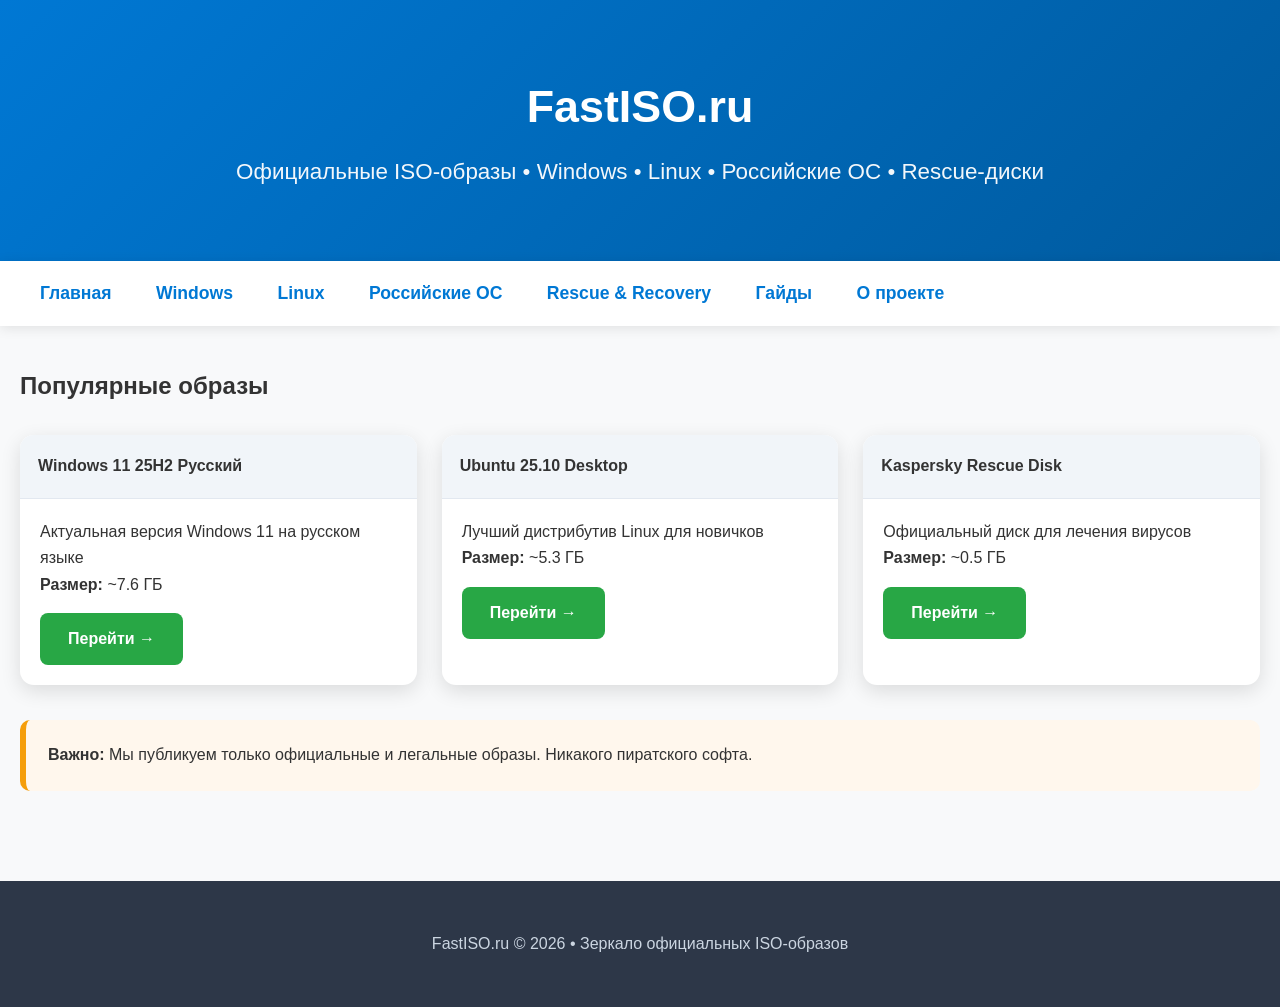
==== index.html @ 374469f8 "Update index.html" ====
<!DOCTYPE html>
<html lang="ru">
<head>
    <meta charset="UTF-8">
    <meta name="viewport" content="width=device-width, initial-scale=1.0">
    <title>FastISO.ru — Скачать официальные ISO Windows, Linux и утилиты</title>
    <meta name="description" content="Быстрое зеркало официальных ISO-образов: Windows 11/10, Ubuntu, Debian, Fedora, Kali Linux, российские ОС и rescue-диски.">
    
    <!-- Исправленная ссылка на CSS -->
    <link rel="stylesheet" href="/css/style.css">
</head>

<!-- Yandex.Metrika counter -->
<script type="text/javascript">
    (function(m,e,t,r,i,k,a){
        m[i]=m[i]||function(){(m[i].a=m[i].a||[]).push(arguments)};
        m[i].l=1*new Date();
        for (var j = 0; j < document.scripts.length; j++) {if (document.scripts[j].src === r) { return; }}
        k=e.createElement(t),a=e.getElementsByTagName(t)[0],k.async=1,k.src=r,a.parentNode.insertBefore(k,a)
    })(window, document,'script','https://mc.yandex.ru/metrika/tag.js?id=108480868', 'ym');

    ym(108480868, 'init', {ssr:true, webvisor:true, clickmap:true, ecommerce:"dataLayer", referrer: document.referrer, url: location.href, accurateTrackBounce:true, trackLinks:true});
</script>
<noscript><div><img src="https://mc.yandex.ru/watch/108480868" style="position:absolute; left:-9999px;" alt="" /></div></noscript>
<!-- /Yandex.Metrika counter -->
    
<body>
    <header>
        <div class="container">
            <h1>FastISO.ru</h1>
            <p class="subtitle">Официальные ISO-образы • Windows • Linux • Российские ОС • Rescue-диски</p>
        </div>
    </header>

    <nav class="main-nav">
        <div class="container">
            <a href="index.html">Главная</a>
            <a href="windows.html">Windows</a>
            <a href="linux.html">Linux</a>
            <a href="russian.html">Российские ОС</a>
            <a href="rescue.html">Rescue & Recovery</a>
            <a href="guides.html">Гайды</a>
            <a href="about.html">О проекте</a>
        </div>
    </nav>

    <div class="container">
        <h2 style="margin-bottom: 30px;">Популярные образы</h2>

        <div class="cards">
            <div class="card">
                <div class="card-header">Windows 11 25H2 Русский</div>
                <div class="card-body">
                    <p>Актуальная версия Windows 11 на русском языке</p>
                    <p><strong>Размер:</strong> ~7.6 ГБ</p>
                    <a href="windows.html" class="download-btn">Перейти →</a>
                </div>
            </div>

            <div class="card">
                <div class="card-header">Ubuntu 25.10 Desktop</div>
                <div class="card-body">
                    <p>Лучший дистрибутив Linux для новичков</p>
                    <p><strong>Размер:</strong> ~5.3 ГБ</p>
                    <a href="linux.html" class="download-btn">Перейти →</a>
                </div>
            </div>

            <div class="card">
                <div class="card-header">Kaspersky Rescue Disk</div>
                <div class="card-body">
                    <p>Официальный диск для лечения вирусов</p>
                    <p><strong>Размер:</strong> ~0.5 ГБ</p>
                    <a href="rescue.html" class="download-btn">Перейти →</a>
                </div>
            </div>
        </div>

        <div class="warning">
            <strong>Важно:</strong> Мы публикуем только официальные и легальные образы. 
            Никакого пиратского софта.
        </div>
    </div>

    <footer>
        <p>FastISO.ru © 2026 • Зеркало официальных ISO-образов</p>
    </footer>
</body>
</html>
---- css/style.css ----
/* css/style.css - Общий стиль для всего сайта */

* {
    margin: 0;
    padding: 0;
    box-sizing: border-box;
}

body {
    font-family: 'Segoe UI', Arial, sans-serif;
    background: #f8f9fa;
    color: #333;
    line-height: 1.65;
}

header {
    background: linear-gradient(135deg, #0078d4, #005a9e);
    color: white;
    padding: 70px 20px;
    text-align: center;
}

h1 {
    font-size: 2.8em;
    margin-bottom: 10px;
}

.subtitle {
    font-size: 1.4em;
    opacity: 0.95;
}

.container {
    max-width: 1280px;
    margin: 0 auto;
    padding: 0 20px;
}

.main-nav {
    background: white;
    padding: 18px 0;
    box-shadow: 0 2px 12px rgba(0,0,0,0.1);
    margin-bottom: 40px;
}

.main-nav a {
    margin: 0 20px;
    text-decoration: none;
    color: #0078d4;
    font-weight: 600;
    font-size: 1.1em;
}

.main-nav a:hover {
    color: #005a9e;
}

.cards {
    display: grid;
    grid-template-columns: repeat(auto-fill, minmax(360px, 1fr));
    gap: 25px;
}

.card {
    background: white;
    border-radius: 14px;
    overflow: hidden;
    box-shadow: 0 6px 20px rgba(0,0,0,0.12);
    transition: all 0.3s;
}

.card:hover {
    transform: translateY(-8px);
    box-shadow: 0 15px 30px rgba(0,0,0,0.18);
}

.card-header {
    padding: 18px;
    font-weight: bold;
    background: #f1f5f9;
    border-bottom: 1px solid #e2e8f0;
}

.card-body {
    padding: 20px;
}

.download-btn {
    background: #28a745;
    color: white;
    padding: 13px 28px;
    text-decoration: none;
    border-radius: 8px;
    font-weight: bold;
    display: inline-block;
    margin-top: 15px;
}

.download-btn:hover {
    background: #218838;
}

.warning {
    background: #fff7ed;
    padding: 22px;
    border-radius: 10px;
    border-left: 6px solid #f59e0b;
    margin: 35px 0;
}

footer {
    background: #2d3748;
    color: #cbd5e1;
    text-align: center;
    padding: 50px 20px;
    margin-top: 90px;
}

/* Адаптив */
@media (max-width: 768px) {
    .cards {
        grid-template-columns: 1fr;
    }
    .main-nav a {
        display: block;
        margin: 12px 0;
    }
}
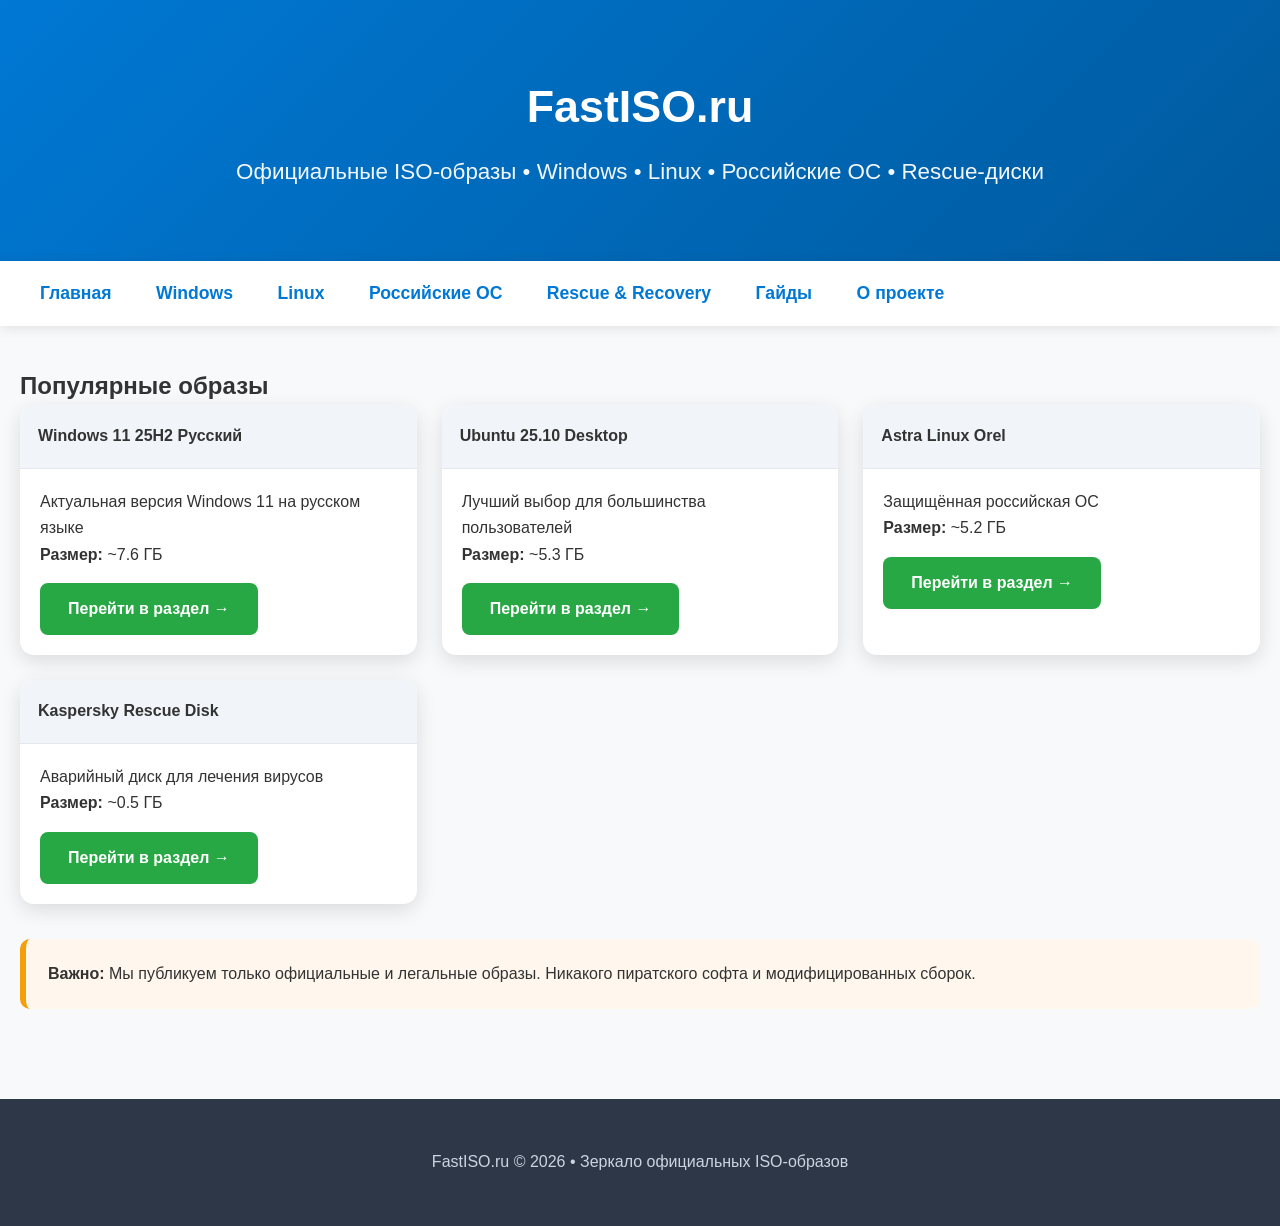
==== commit 1cb9312d: "Update index.html" ====
--- a/index.html
+++ b/index.html
@@ -4,10 +4,8 @@
     <meta charset="UTF-8">
     <meta name="viewport" content="width=device-width, initial-scale=1.0">
     <title>FastISO.ru — Скачать официальные ISO Windows, Linux и утилиты</title>
-    <meta name="description" content="Быстрое зеркало официальных ISO-образов: Windows 11/10, Ubuntu, Debian, Fedora, Kali Linux, российские ОС и rescue-диски.">
-    
-    <!-- Исправленная ссылка на CSS -->
-    <link rel="stylesheet" href="/css/style.css">
+    <meta name="description" content="Быстрое зеркало официальных ISO-образов: Windows 11/10, Ubuntu, Debian, Fedora, Kali Linux, российские ОС и rescue-диски. Прямые ссылки.">
+    <link rel="stylesheet" href="css/style.css">
 </head>
 
 <!-- Yandex.Metrika counter -->
@@ -45,7 +43,7 @@
     </nav>
 
     <div class="container">
-        <h2 style="margin-bottom: 30px;">Популярные образы</h2>
+        <h2>Популярные образы</h2>
 
         <div class="cards">
             <div class="card">
@@ -53,32 +51,41 @@
                 <div class="card-body">
                     <p>Актуальная версия Windows 11 на русском языке</p>
                     <p><strong>Размер:</strong> ~7.6 ГБ</p>
-                    <a href="windows.html" class="download-btn">Перейти →</a>
+                    <a href="windows.html" class="download-btn">Перейти в раздел →</a>
                 </div>
             </div>
 
             <div class="card">
                 <div class="card-header">Ubuntu 25.10 Desktop</div>
                 <div class="card-body">
-                    <p>Лучший дистрибутив Linux для новичков</p>
+                    <p>Лучший выбор для большинства пользователей</p>
                     <p><strong>Размер:</strong> ~5.3 ГБ</p>
-                    <a href="linux.html" class="download-btn">Перейти →</a>
+                    <a href="linux.html" class="download-btn">Перейти в раздел →</a>
+                </div>
+            </div>
+
+            <div class="card">
+                <div class="card-header">Astra Linux Orel</div>
+                <div class="card-body">
+                    <p>Защищённая российская ОС</p>
+                    <p><strong>Размер:</strong> ~5.2 ГБ</p>
+                    <a href="russian.html" class="download-btn">Перейти в раздел →</a>
                 </div>
             </div>
 
             <div class="card">
                 <div class="card-header">Kaspersky Rescue Disk</div>
                 <div class="card-body">
-                    <p>Официальный диск для лечения вирусов</p>
+                    <p>Аварийный диск для лечения вирусов</p>
                     <p><strong>Размер:</strong> ~0.5 ГБ</p>
-                    <a href="rescue.html" class="download-btn">Перейти →</a>
+                    <a href="rescue.html" class="download-btn">Перейти в раздел →</a>
                 </div>
             </div>
         </div>
 
         <div class="warning">
             <strong>Важно:</strong> Мы публикуем только официальные и легальные образы. 
-            Никакого пиратского софта.
+            Никакого пиратского софта и модифицированных сборок.
         </div>
     </div>
 
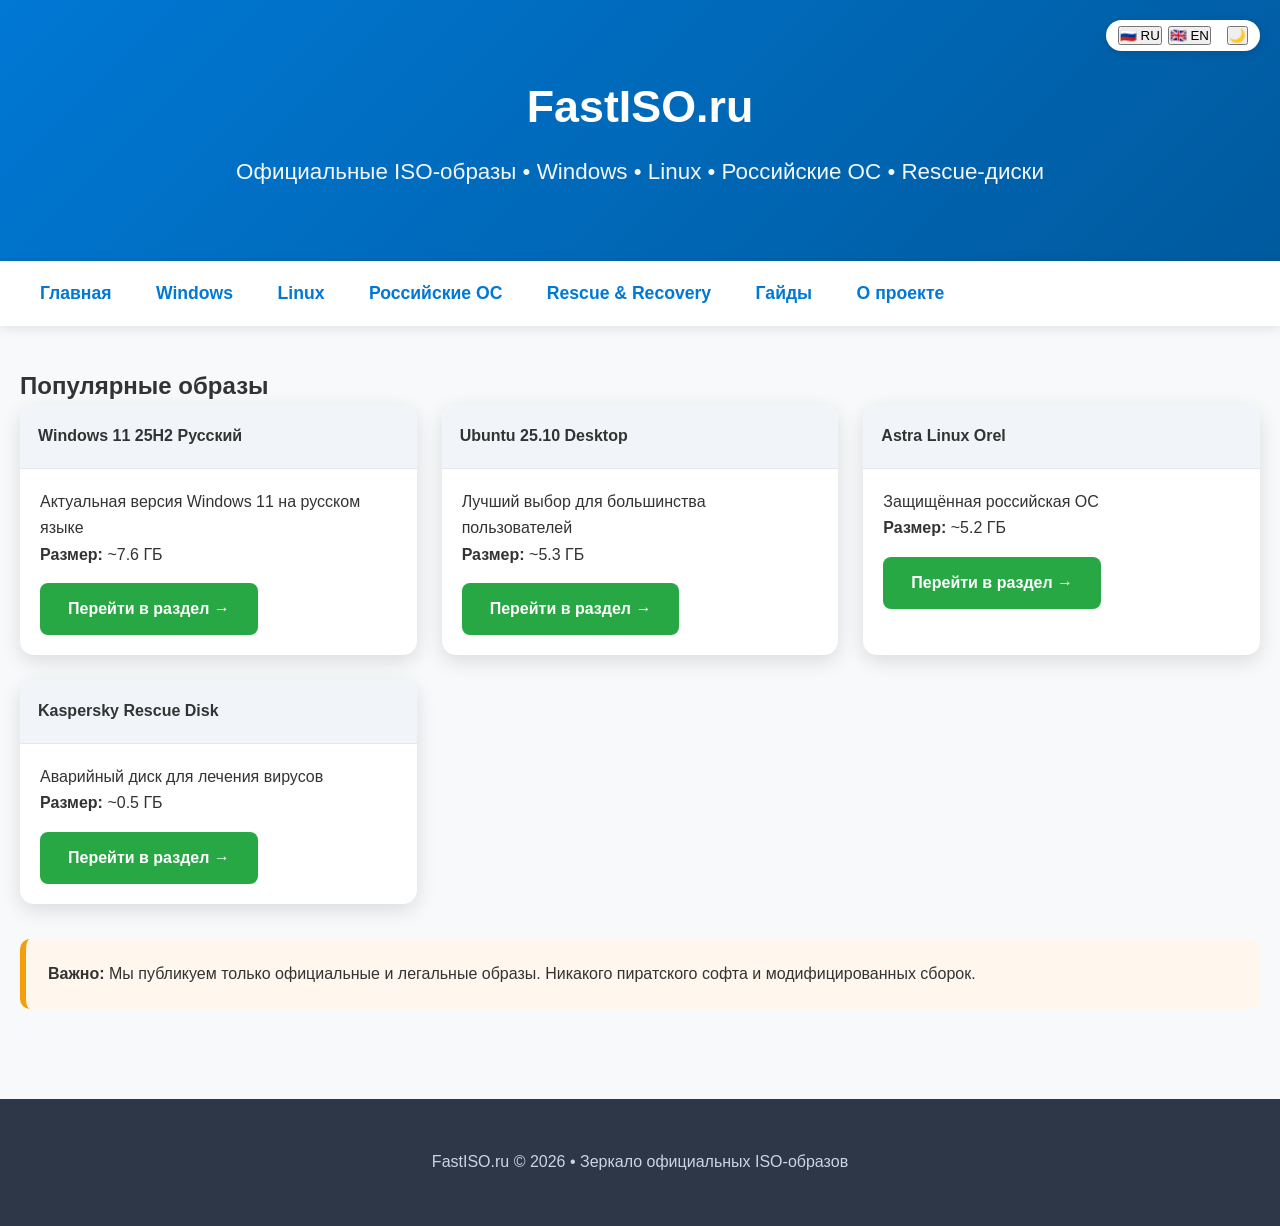
==== commit a107ad3d: "Update index.html" ====
--- a/index.html
+++ b/index.html
@@ -3,8 +3,7 @@
 <head>
     <meta charset="UTF-8">
     <meta name="viewport" content="width=device-width, initial-scale=1.0">
-    <title>FastISO.ru — Скачать официальные ISO Windows, Linux и утилиты</title>
-    <meta name="description" content="Быстрое зеркало официальных ISO-образов: Windows 11/10, Ubuntu, Debian, Fedora, Kali Linux, российские ОС и rescue-диски. Прямые ссылки.">
+    <title>FastISO.ru — Скачать официальные ISO</title>
     <link rel="stylesheet" href="css/style.css">
 </head>
 
@@ -23,10 +22,17 @@
 <!-- /Yandex.Metrika counter -->
     
 <body>
+    <!-- Переключатель языка и темы -->
+    <div class="lang-switch">
+        <button onclick="switchLang('ru')">🇷🇺 RU</button>
+        <button onclick="switchLang('en')">🇬🇧 EN</button>
+        <button onclick="toggleDarkMode()" style="margin-left: 10px;">🌙</button>
+    </div>
+
     <header>
         <div class="container">
             <h1>FastISO.ru</h1>
-            <p class="subtitle">Официальные ISO-образы • Windows • Linux • Российские ОС • Rescue-диски</p>
+            <p class="subtitle" id="subtitle">Официальные ISO-образы • Windows • Linux • Российские ОС • Rescue-диски</p>
         </div>
     </header>
 
@@ -92,5 +98,24 @@
     <footer>
         <p>FastISO.ru © 2026 • Зеркало официальных ISO-образов</p>
     </footer>
+    
+    <script>
+    // Тёмная тема
+    function toggleDarkMode() {
+        document.body.classList.toggle('dark');
+        localStorage.setItem('darkMode', document.body.classList.contains('dark'));
+    }
+
+    // Загрузка сохранённой темы
+    if (localStorage.getItem('darkMode') === 'true') {
+        document.body.classList.add('dark');
+    }
+
+    // Простой переключатель языка (пока заглушка)
+    function switchLang(lang) {
+        alert('Переключение на ' + lang.toUpperCase() + ' язык пока в разработке.\nСкоро будет полноценная поддержка.');
+        // В будущем здесь можно менять тексты через data атрибуты
+    }
+    </script>
 </body>
 </html>
--- a/css/style.css
+++ b/css/style.css
@@ -126,3 +126,46 @@
         margin: 12px 0;
     }
 }
+
+/* Тёмная тема */
+.dark {
+    --bg: #0f172a;
+    --text: #e2e8f0;
+    --card-bg: #1e2937;
+    --header-bg: linear-gradient(135deg, #1e40af, #0f2a7a);
+}
+
+.dark body {
+    background: var(--bg);
+    color: var(--text);
+}
+
+.dark .card {
+    background: var(--card-bg);
+}
+
+.dark header {
+    background: var(--header-bg);
+}
+
+.dark .main-nav {
+    background: #1e2937;
+}
+
+/* Переключатель языка */
+.lang-switch {
+    position: fixed;
+    top: 20px;
+    right: 20px;
+    background: white;
+    padding: 6px 12px;
+    border-radius: 30px;
+    box-shadow: 0 2px 10px rgba(0,0,0,0.15);
+    z-index: 1000;
+    display: flex;
+    gap: 6px;
+}
+
+.dark .lang-switch {
+    background: #334155;
+}
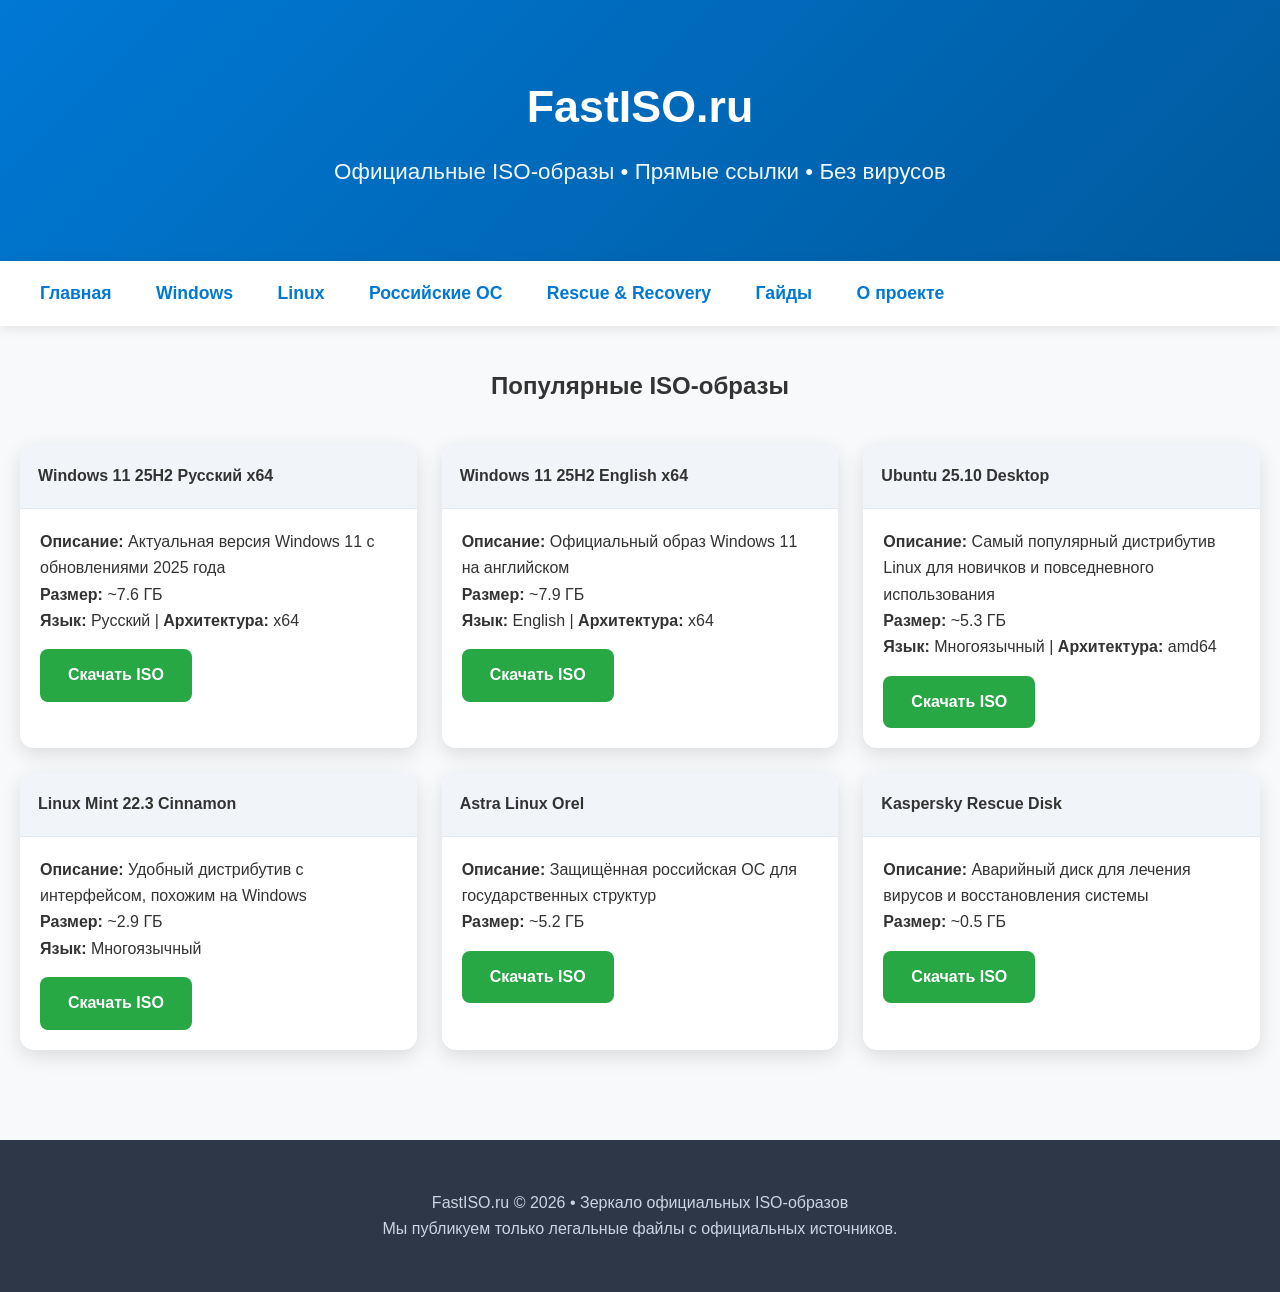
==== commit 262e50b0: "Update index.html" ====
--- a/index.html
+++ b/index.html
@@ -3,7 +3,8 @@
 <head>
     <meta charset="UTF-8">
     <meta name="viewport" content="width=device-width, initial-scale=1.0">
-    <title>FastISO.ru — Скачать официальные ISO</title>
+    <title>FastISO.ru — Скачать официальные ISO Windows, Linux и утилиты</title>
+    <meta name="description" content="Быстрое зеркало официальных ISO-образов: Windows 11, Windows 10, Ubuntu, Linux Mint, Astra Linux, rescue-диски. Прямые ссылки.">
     <link rel="stylesheet" href="css/style.css">
 </head>
 
@@ -22,17 +23,10 @@
 <!-- /Yandex.Metrika counter -->
     
 <body>
-    <!-- Переключатель языка и темы -->
-    <div class="lang-switch">
-        <button onclick="switchLang('ru')">🇷🇺 RU</button>
-        <button onclick="switchLang('en')">🇬🇧 EN</button>
-        <button onclick="toggleDarkMode()" style="margin-left: 10px;">🌙</button>
-    </div>
-
     <header>
         <div class="container">
             <h1>FastISO.ru</h1>
-            <p class="subtitle" id="subtitle">Официальные ISO-образы • Windows • Linux • Российские ОС • Rescue-диски</p>
+            <p class="subtitle">Официальные ISO-образы • Прямые ссылки • Без вирусов</p>
         </div>
     </header>
 
@@ -49,73 +43,78 @@
     </nav>
 
     <div class="container">
-        <h2>Популярные образы</h2>
+        <h2 style="text-align:center; margin-bottom:40px;">Популярные ISO-образы</h2>
 
         <div class="cards">
+            <!-- Windows 11 -->
             <div class="card">
-                <div class="card-header">Windows 11 25H2 Русский</div>
+                <div class="card-header">Windows 11 25H2 Русский x64</div>
                 <div class="card-body">
-                    <p>Актуальная версия Windows 11 на русском языке</p>
+                    <p><strong>Описание:</strong> Актуальная версия Windows 11 с обновлениями 2025 года</p>
                     <p><strong>Размер:</strong> ~7.6 ГБ</p>
-                    <a href="windows.html" class="download-btn">Перейти в раздел →</a>
+                    <p><strong>Язык:</strong> Русский | <strong>Архитектура:</strong> x64</p>
+                    <a href="https://cloud.mail.ru/public/Cm8D/rquinfsVb" class="download-btn" target="_blank">Скачать ISO</a>
                 </div>
             </div>
 
+            <!-- Windows 11 English -->
+            <div class="card">
+                <div class="card-header">Windows 11 25H2 English x64</div>
+                <div class="card-body">
+                    <p><strong>Описание:</strong> Официальный образ Windows 11 на английском</p>
+                    <p><strong>Размер:</strong> ~7.9 ГБ</p>
+                    <p><strong>Язык:</strong> English | <strong>Архитектура:</strong> x64</p>
+                    <a href="https://cloud.mail.ru/public/4gr3/buutA6SwG" class="download-btn" target="_blank">Скачать ISO</a>
+                </div>
+            </div>
+
+            <!-- Ubuntu -->
             <div class="card">
                 <div class="card-header">Ubuntu 25.10 Desktop</div>
                 <div class="card-body">
-                    <p>Лучший выбор для большинства пользователей</p>
+                    <p><strong>Описание:</strong> Самый популярный дистрибутив Linux для новичков и повседневного использования</p>
                     <p><strong>Размер:</strong> ~5.3 ГБ</p>
-                    <a href="linux.html" class="download-btn">Перейти в раздел →</a>
+                    <p><strong>Язык:</strong> Многоязычный | <strong>Архитектура:</strong> amd64</p>
+                    <a href="https://cloud.mail.ru/public/m8D6/ayPZVkDx6" class="download-btn" target="_blank">Скачать ISO</a>
                 </div>
             </div>
 
+            <!-- Linux Mint -->
+            <div class="card">
+                <div class="card-header">Linux Mint 22.3 Cinnamon</div>
+                <div class="card-body">
+                    <p><strong>Описание:</strong> Удобный дистрибутив с интерфейсом, похожим на Windows</p>
+                    <p><strong>Размер:</strong> ~2.9 ГБ</p>
+                    <p><strong>Язык:</strong> Многоязычный</p>
+                    <a href="https://cloud.mail.ru/public/rYLx/APgeYuvij" class="download-btn" target="_blank">Скачать ISO</a>
+                </div>
+            </div>
+
+            <!-- Astra Linux -->
             <div class="card">
                 <div class="card-header">Astra Linux Orel</div>
                 <div class="card-body">
-                    <p>Защищённая российская ОС</p>
+                    <p><strong>Описание:</strong> Защищённая российская ОС для государственных структур</p>
                     <p><strong>Размер:</strong> ~5.2 ГБ</p>
-                    <a href="russian.html" class="download-btn">Перейти в раздел →</a>
+                    <a href="https://cloud.mail.ru/public/b4Bk/sgxucVqjA" class="download-btn" target="_blank">Скачать ISO</a>
                 </div>
             </div>
 
+            <!-- Kaspersky Rescue -->
             <div class="card">
                 <div class="card-header">Kaspersky Rescue Disk</div>
                 <div class="card-body">
-                    <p>Аварийный диск для лечения вирусов</p>
+                    <p><strong>Описание:</strong> Аварийный диск для лечения вирусов и восстановления системы</p>
                     <p><strong>Размер:</strong> ~0.5 ГБ</p>
-                    <a href="rescue.html" class="download-btn">Перейти в раздел →</a>
+                    <a href="https://cloud.mail.ru/public/u8ep/g135eR89k" class="download-btn" target="_blank">Скачать ISO</a>
                 </div>
             </div>
-        </div>
-
-        <div class="warning">
-            <strong>Важно:</strong> Мы публикуем только официальные и легальные образы. 
-            Никакого пиратского софта и модифицированных сборок.
         </div>
     </div>
 
     <footer>
         <p>FastISO.ru © 2026 • Зеркало официальных ISO-образов</p>
+        <p>Мы публикуем только легальные файлы с официальных источников.</p>
     </footer>
-    
-    <script>
-    // Тёмная тема
-    function toggleDarkMode() {
-        document.body.classList.toggle('dark');
-        localStorage.setItem('darkMode', document.body.classList.contains('dark'));
-    }
-
-    // Загрузка сохранённой темы
-    if (localStorage.getItem('darkMode') === 'true') {
-        document.body.classList.add('dark');
-    }
-
-    // Простой переключатель языка (пока заглушка)
-    function switchLang(lang) {
-        alert('Переключение на ' + lang.toUpperCase() + ' язык пока в разработке.\nСкоро будет полноценная поддержка.');
-        // В будущем здесь можно менять тексты через data атрибуты
-    }
-    </script>
 </body>
 </html>
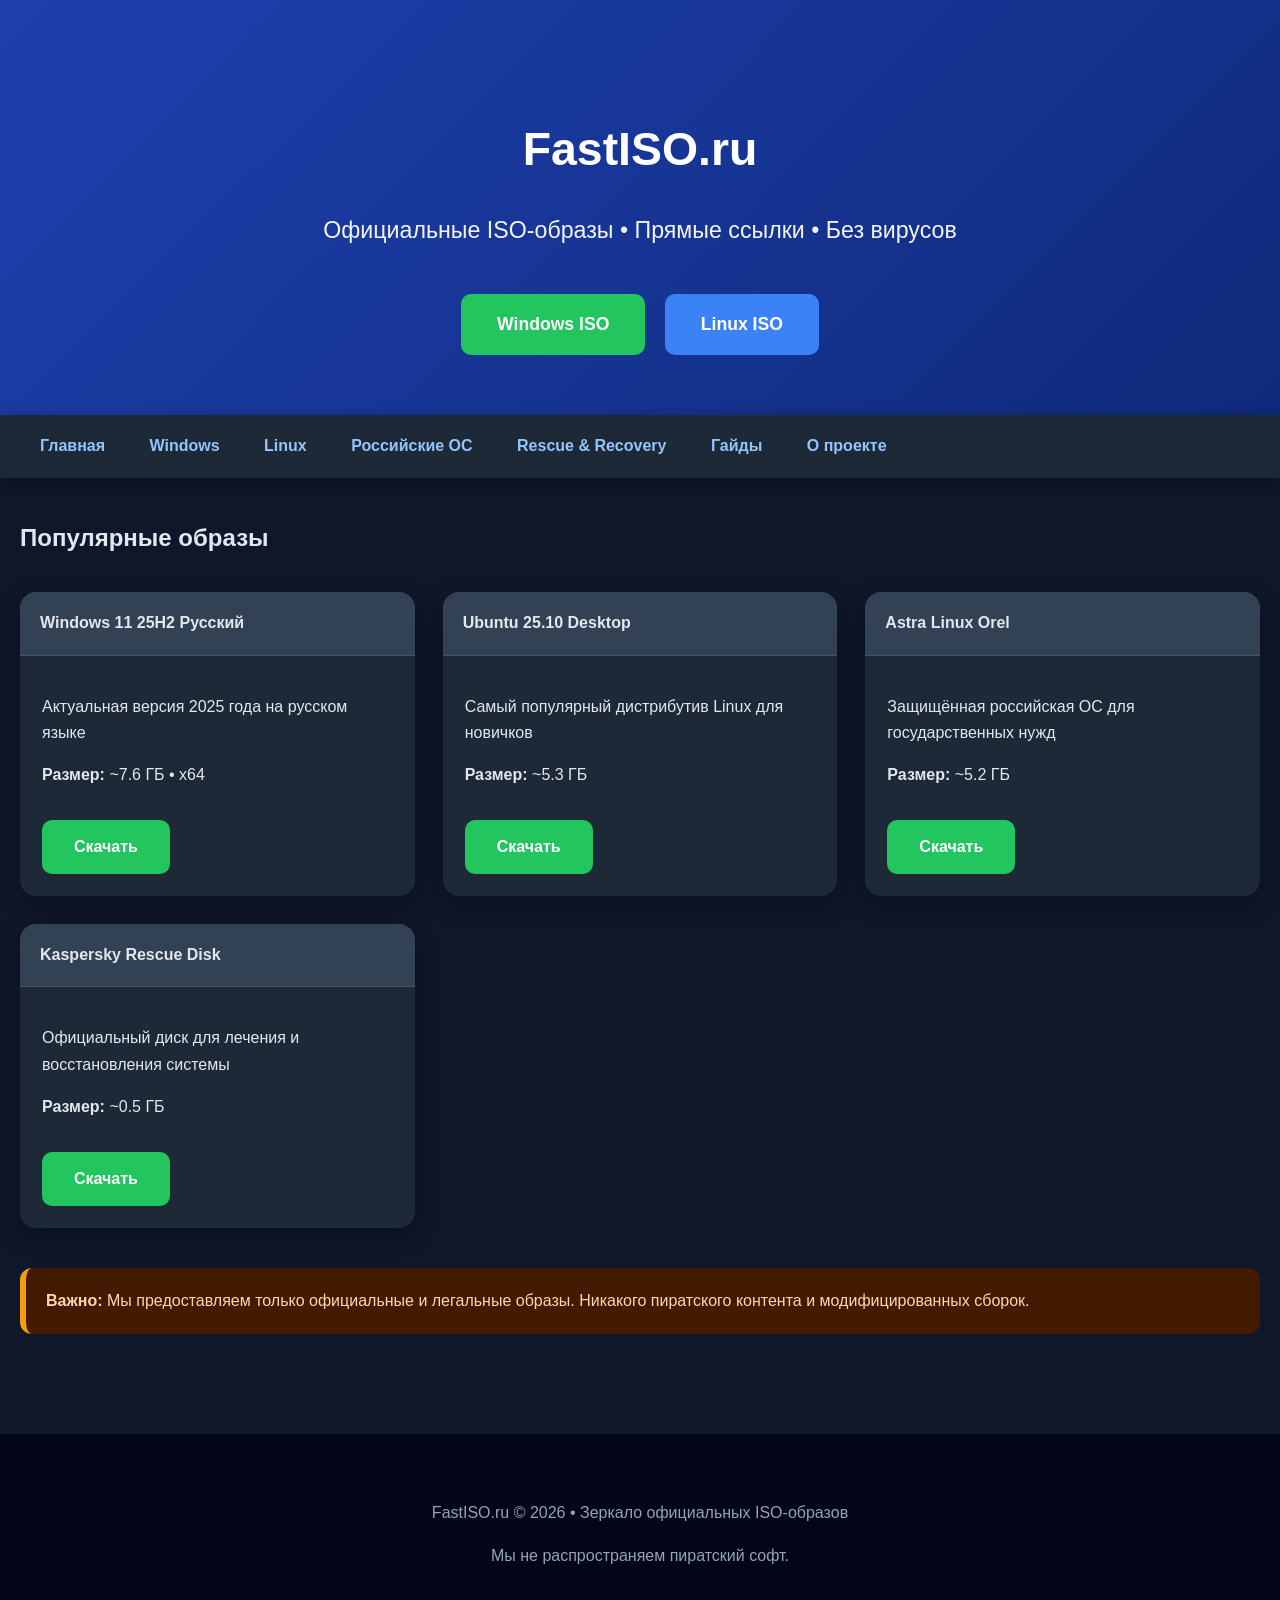
==== commit 5a7b28e7: "Update index.html" ====
--- a/index.html
+++ b/index.html
@@ -4,7 +4,7 @@
     <meta charset="UTF-8">
     <meta name="viewport" content="width=device-width, initial-scale=1.0">
     <title>FastISO.ru — Скачать официальные ISO Windows, Linux и утилиты</title>
-    <meta name="description" content="Быстрое зеркало официальных ISO-образов: Windows 11, Windows 10, Ubuntu, Linux Mint, Astra Linux, rescue-диски. Прямые ссылки.">
+    <meta name="description" content="Быстрое и безопасное зеркало официальных ISO-образов: Windows 11, Windows 10, Ubuntu, Debian, Astra Linux, rescue-диски и утилиты восстановления.">
     <link rel="stylesheet" href="css/style.css">
 </head>
 
@@ -27,6 +27,11 @@
         <div class="container">
             <h1>FastISO.ru</h1>
             <p class="subtitle">Официальные ISO-образы • Прямые ссылки • Без вирусов</p>
+            
+            <div style="margin-top: 30px;">
+                <a href="windows.html" class="download-btn" style="font-size: 1.1em; padding: 16px 36px;">Windows ISO</a>
+                <a href="linux.html" class="download-btn" style="font-size: 1.1em; padding: 16px 36px; margin-left: 15px; background: #3b82f6;">Linux ISO</a>
+            </div>
         </div>
     </header>
 
@@ -43,78 +48,55 @@
     </nav>
 
     <div class="container">
-        <h2 style="text-align:center; margin-bottom:40px;">Популярные ISO-образы</h2>
+        <h2 style="margin-bottom: 35px;">Популярные образы</h2>
 
         <div class="cards">
-            <!-- Windows 11 -->
             <div class="card">
-                <div class="card-header">Windows 11 25H2 Русский x64</div>
+                <div class="card-header">Windows 11 25H2 Русский</div>
                 <div class="card-body">
-                    <p><strong>Описание:</strong> Актуальная версия Windows 11 с обновлениями 2025 года</p>
-                    <p><strong>Размер:</strong> ~7.6 ГБ</p>
-                    <p><strong>Язык:</strong> Русский | <strong>Архитектура:</strong> x64</p>
-                    <a href="https://cloud.mail.ru/public/Cm8D/rquinfsVb" class="download-btn" target="_blank">Скачать ISO</a>
+                    <p>Актуальная версия 2025 года на русском языке</p>
+                    <p><strong>Размер:</strong> ~7.6 ГБ • x64</p>
+                    <a href="windows.html" class="download-btn">Скачать</a>
                 </div>
             </div>
 
-            <!-- Windows 11 English -->
             <div class="card">
-                <div class="card-header">Windows 11 25H2 English x64</div>
+                <div class="card-header">Ubuntu 25.10 Desktop</div>
                 <div class="card-body">
-                    <p><strong>Описание:</strong> Официальный образ Windows 11 на английском</p>
-                    <p><strong>Размер:</strong> ~7.9 ГБ</p>
-                    <p><strong>Язык:</strong> English | <strong>Архитектура:</strong> x64</p>
-                    <a href="https://cloud.mail.ru/public/4gr3/buutA6SwG" class="download-btn" target="_blank">Скачать ISO</a>
+                    <p>Самый популярный дистрибутив Linux для новичков</p>
+                    <p><strong>Размер:</strong> ~5.3 ГБ</p>
+                    <a href="linux.html" class="download-btn">Скачать</a>
                 </div>
             </div>
 
-            <!-- Ubuntu -->
             <div class="card">
-                <div class="card-header">Ubuntu 25.10 Desktop</div>
+                <div class="card-header">Astra Linux Orel</div>
                 <div class="card-body">
-                    <p><strong>Описание:</strong> Самый популярный дистрибутив Linux для новичков и повседневного использования</p>
-                    <p><strong>Размер:</strong> ~5.3 ГБ</p>
-                    <p><strong>Язык:</strong> Многоязычный | <strong>Архитектура:</strong> amd64</p>
-                    <a href="https://cloud.mail.ru/public/m8D6/ayPZVkDx6" class="download-btn" target="_blank">Скачать ISO</a>
+                    <p>Защищённая российская ОС для государственных нужд</p>
+                    <p><strong>Размер:</strong> ~5.2 ГБ</p>
+                    <a href="russian.html" class="download-btn">Скачать</a>
                 </div>
             </div>
 
-            <!-- Linux Mint -->
-            <div class="card">
-                <div class="card-header">Linux Mint 22.3 Cinnamon</div>
-                <div class="card-body">
-                    <p><strong>Описание:</strong> Удобный дистрибутив с интерфейсом, похожим на Windows</p>
-                    <p><strong>Размер:</strong> ~2.9 ГБ</p>
-                    <p><strong>Язык:</strong> Многоязычный</p>
-                    <a href="https://cloud.mail.ru/public/rYLx/APgeYuvij" class="download-btn" target="_blank">Скачать ISO</a>
-                </div>
-            </div>
-
-            <!-- Astra Linux -->
-            <div class="card">
-                <div class="card-header">Astra Linux Orel</div>
-                <div class="card-body">
-                    <p><strong>Описание:</strong> Защищённая российская ОС для государственных структур</p>
-                    <p><strong>Размер:</strong> ~5.2 ГБ</p>
-                    <a href="https://cloud.mail.ru/public/b4Bk/sgxucVqjA" class="download-btn" target="_blank">Скачать ISO</a>
-                </div>
-            </div>
-
-            <!-- Kaspersky Rescue -->
             <div class="card">
                 <div class="card-header">Kaspersky Rescue Disk</div>
                 <div class="card-body">
-                    <p><strong>Описание:</strong> Аварийный диск для лечения вирусов и восстановления системы</p>
+                    <p>Официальный диск для лечения и восстановления системы</p>
                     <p><strong>Размер:</strong> ~0.5 ГБ</p>
-                    <a href="https://cloud.mail.ru/public/u8ep/g135eR89k" class="download-btn" target="_blank">Скачать ISO</a>
+                    <a href="rescue.html" class="download-btn">Скачать</a>
                 </div>
             </div>
+        </div>
+
+        <div class="warning">
+            <strong>Важно:</strong> Мы предоставляем только официальные и легальные образы. 
+            Никакого пиратского контента и модифицированных сборок.
         </div>
     </div>
 
     <footer>
         <p>FastISO.ru © 2026 • Зеркало официальных ISO-образов</p>
-        <p>Мы публикуем только легальные файлы с официальных источников.</p>
+        <p>Мы не распространяем пиратский софт.</p>
     </footer>
 </body>
 </html>
--- a/css/style.css
+++ b/css/style.css
@@ -1,119 +1,124 @@
-/* css/style.css - Общий стиль для всего сайта */
+/* css/style.css - Обновлённая версия с тёмной темой по умолчанию */
 
-* {
-    margin: 0;
-    padding: 0;
-    box-sizing: border-box;
+:root {
+    --bg: #0f172a;
+    --text: #e2e8f0;
+    --card-bg: #1e2937;
+    --header-bg: linear-gradient(135deg, #1e40af, #0f2a7a);
+    --accent: #3b82f6;
 }
 
 body {
     font-family: 'Segoe UI', Arial, sans-serif;
-    background: #f8f9fa;
-    color: #333;
+    background: var(--bg);
+    color: var(--text);
     line-height: 1.65;
+    margin: 0;
+    padding: 0;
 }
 
 header {
-    background: linear-gradient(135deg, #0078d4, #005a9e);
+    background: var(--header-bg);
     color: white;
-    padding: 70px 20px;
+    padding: 80px 20px 60px;
     text-align: center;
 }
 
 h1 {
-    font-size: 2.8em;
-    margin-bottom: 10px;
+    font-size: 2.9em;
+    margin-bottom: 12px;
 }
 
 .subtitle {
-    font-size: 1.4em;
+    font-size: 1.45em;
     opacity: 0.95;
 }
 
 .container {
-    max-width: 1280px;
+    max-width: 1300px;
     margin: 0 auto;
     padding: 0 20px;
 }
 
 .main-nav {
-    background: white;
+    background: #1e2937;
     padding: 18px 0;
-    box-shadow: 0 2px 12px rgba(0,0,0,0.1);
+    box-shadow: 0 4px 15px rgba(0,0,0,0.3);
     margin-bottom: 40px;
 }
 
 .main-nav a {
     margin: 0 20px;
+    color: #93c5fd;
     text-decoration: none;
-    color: #0078d4;
     font-weight: 600;
-    font-size: 1.1em;
 }
 
 .main-nav a:hover {
-    color: #005a9e;
+    color: white;
 }
 
 .cards {
     display: grid;
-    grid-template-columns: repeat(auto-fill, minmax(360px, 1fr));
-    gap: 25px;
+    grid-template-columns: repeat(auto-fill, minmax(380px, 1fr));
+    gap: 28px;
 }
 
 .card {
-    background: white;
-    border-radius: 14px;
+    background: var(--card-bg);
+    border-radius: 16px;
     overflow: hidden;
-    box-shadow: 0 6px 20px rgba(0,0,0,0.12);
+    box-shadow: 0 8px 25px rgba(0,0,0,0.3);
     transition: all 0.3s;
 }
 
 .card:hover {
-    transform: translateY(-8px);
-    box-shadow: 0 15px 30px rgba(0,0,0,0.18);
+    transform: translateY(-10px);
+    box-shadow: 0 15px 35px rgba(0,0,0,0.4);
 }
 
 .card-header {
-    padding: 18px;
+    padding: 18px 20px;
     font-weight: bold;
-    background: #f1f5f9;
-    border-bottom: 1px solid #e2e8f0;
+    background: #334155;
+    border-bottom: 1px solid #475569;
 }
 
 .card-body {
-    padding: 20px;
+    padding: 22px;
 }
 
 .download-btn {
-    background: #28a745;
+    background: #22c55e;
     color: white;
-    padding: 13px 28px;
+    padding: 14px 32px;
     text-decoration: none;
-    border-radius: 8px;
+    border-radius: 10px;
     font-weight: bold;
     display: inline-block;
     margin-top: 15px;
 }
 
 .download-btn:hover {
-    background: #218838;
+    background: #16a34a;
 }
 
+/* Warning */
 .warning {
-    background: #fff7ed;
-    padding: 22px;
-    border-radius: 10px;
+    background: #451a03;
+    color: #fed7aa;
+    padding: 20px;
+    border-radius: 12px;
     border-left: 6px solid #f59e0b;
-    margin: 35px 0;
+    margin: 40px 0;
 }
 
 footer {
-    background: #2d3748;
-    color: #cbd5e1;
+    background: #020617;
+    color: #94a3b8;
     text-align: center;
     padding: 50px 20px;
-    margin-top: 90px;
+    margin-top: 100px;
 }
 
 /* Адаптив */
@@ -121,51 +126,4 @@
     .cards {
         grid-template-columns: 1fr;
     }
-    .main-nav a {
-        display: block;
-        margin: 12px 0;
-    }
 }
-
-/* Тёмная тема */
-.dark {
-    --bg: #0f172a;
-    --text: #e2e8f0;
-    --card-bg: #1e2937;
-    --header-bg: linear-gradient(135deg, #1e40af, #0f2a7a);
-}
-
-.dark body {
-    background: var(--bg);
-    color: var(--text);
-}
-
-.dark .card {
-    background: var(--card-bg);
-}
-
-.dark header {
-    background: var(--header-bg);
-}
-
-.dark .main-nav {
-    background: #1e2937;
-}
-
-/* Переключатель языка */
-.lang-switch {
-    position: fixed;
-    top: 20px;
-    right: 20px;
-    background: white;
-    padding: 6px 12px;
-    border-radius: 30px;
-    box-shadow: 0 2px 10px rgba(0,0,0,0.15);
-    z-index: 1000;
-    display: flex;
-    gap: 6px;
-}
-
-.dark .lang-switch {
-    background: #334155;
-}
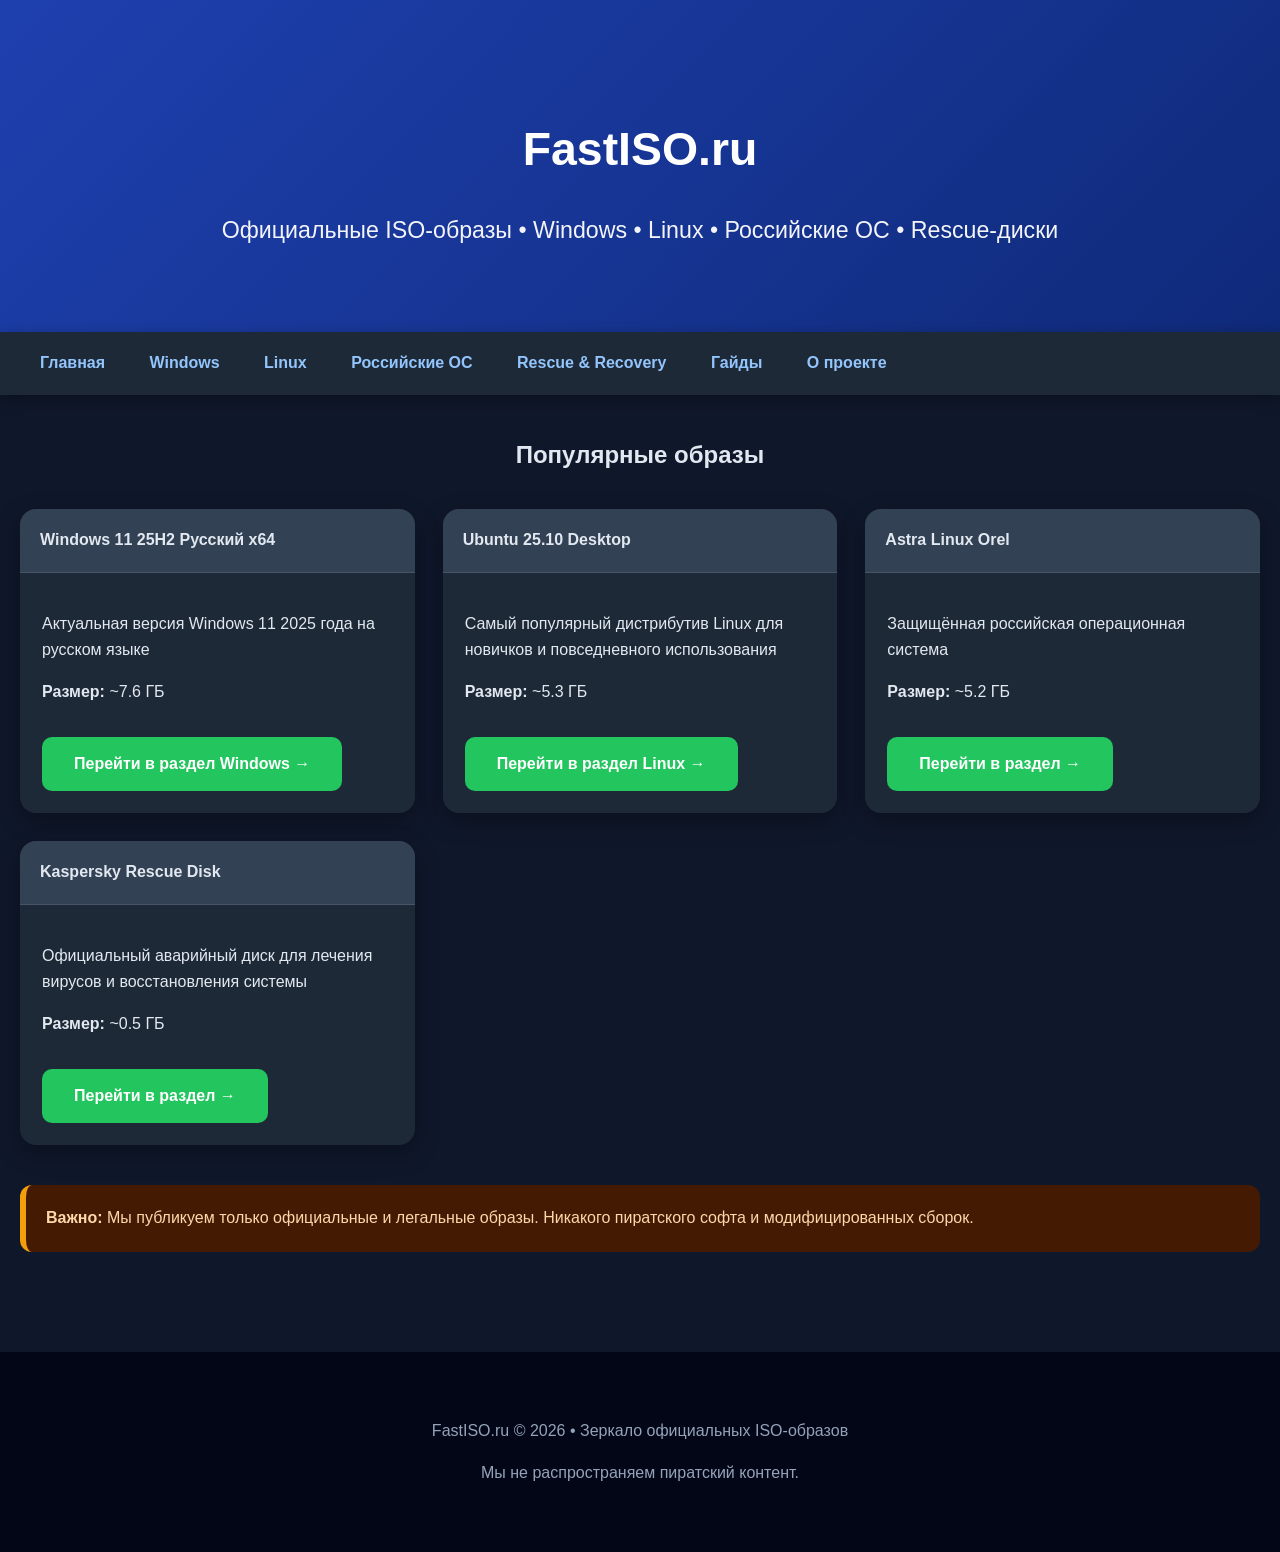
==== commit 45040188: "Update index.html" ====
--- a/index.html
+++ b/index.html
@@ -4,7 +4,7 @@
     <meta charset="UTF-8">
     <meta name="viewport" content="width=device-width, initial-scale=1.0">
     <title>FastISO.ru — Скачать официальные ISO Windows, Linux и утилиты</title>
-    <meta name="description" content="Быстрое и безопасное зеркало официальных ISO-образов: Windows 11, Windows 10, Ubuntu, Debian, Astra Linux, rescue-диски и утилиты восстановления.">
+    <meta name="description" content="Быстрое и безопасное зеркало официальных ISO-образов: Windows 11, Windows 10, Ubuntu, Debian, Astra Linux, rescue-диски. Прямые ссылки.">
     <link rel="stylesheet" href="css/style.css">
 </head>
 
@@ -26,12 +26,7 @@
     <header>
         <div class="container">
             <h1>FastISO.ru</h1>
-            <p class="subtitle">Официальные ISO-образы • Прямые ссылки • Без вирусов</p>
-            
-            <div style="margin-top: 30px;">
-                <a href="windows.html" class="download-btn" style="font-size: 1.1em; padding: 16px 36px;">Windows ISO</a>
-                <a href="linux.html" class="download-btn" style="font-size: 1.1em; padding: 16px 36px; margin-left: 15px; background: #3b82f6;">Linux ISO</a>
-            </div>
+            <p class="subtitle">Официальные ISO-образы • Windows • Linux • Российские ОС • Rescue-диски</p>
         </div>
     </header>
 
@@ -48,55 +43,55 @@
     </nav>
 
     <div class="container">
-        <h2 style="margin-bottom: 35px;">Популярные образы</h2>
+        <h2 style="margin-bottom: 35px; text-align: center;">Популярные образы</h2>
 
         <div class="cards">
             <div class="card">
-                <div class="card-header">Windows 11 25H2 Русский</div>
+                <div class="card-header">Windows 11 25H2 Русский x64</div>
                 <div class="card-body">
-                    <p>Актуальная версия 2025 года на русском языке</p>
-                    <p><strong>Размер:</strong> ~7.6 ГБ • x64</p>
-                    <a href="windows.html" class="download-btn">Скачать</a>
+                    <p>Актуальная версия Windows 11 2025 года на русском языке</p>
+                    <p><strong>Размер:</strong> ~7.6 ГБ</p>
+                    <a href="windows.html" class="download-btn">Перейти в раздел Windows →</a>
                 </div>
             </div>
 
             <div class="card">
                 <div class="card-header">Ubuntu 25.10 Desktop</div>
                 <div class="card-body">
-                    <p>Самый популярный дистрибутив Linux для новичков</p>
+                    <p>Самый популярный дистрибутив Linux для новичков и повседневного использования</p>
                     <p><strong>Размер:</strong> ~5.3 ГБ</p>
-                    <a href="linux.html" class="download-btn">Скачать</a>
+                    <a href="linux.html" class="download-btn">Перейти в раздел Linux →</a>
                 </div>
             </div>
 
             <div class="card">
                 <div class="card-header">Astra Linux Orel</div>
                 <div class="card-body">
-                    <p>Защищённая российская ОС для государственных нужд</p>
+                    <p>Защищённая российская операционная система</p>
                     <p><strong>Размер:</strong> ~5.2 ГБ</p>
-                    <a href="russian.html" class="download-btn">Скачать</a>
+                    <a href="russian.html" class="download-btn">Перейти в раздел →</a>
                 </div>
             </div>
 
             <div class="card">
                 <div class="card-header">Kaspersky Rescue Disk</div>
                 <div class="card-body">
-                    <p>Официальный диск для лечения и восстановления системы</p>
+                    <p>Официальный аварийный диск для лечения вирусов и восстановления системы</p>
                     <p><strong>Размер:</strong> ~0.5 ГБ</p>
-                    <a href="rescue.html" class="download-btn">Скачать</a>
+                    <a href="rescue.html" class="download-btn">Перейти в раздел →</a>
                 </div>
             </div>
         </div>
 
         <div class="warning">
-            <strong>Важно:</strong> Мы предоставляем только официальные и легальные образы. 
-            Никакого пиратского контента и модифицированных сборок.
+            <strong>Важно:</strong> Мы публикуем только официальные и легальные образы. 
+            Никакого пиратского софта и модифицированных сборок.
         </div>
     </div>
 
     <footer>
         <p>FastISO.ru © 2026 • Зеркало официальных ISO-образов</p>
-        <p>Мы не распространяем пиратский софт.</p>
+        <p>Мы не распространяем пиратский контент.</p>
     </footer>
 </body>
 </html>
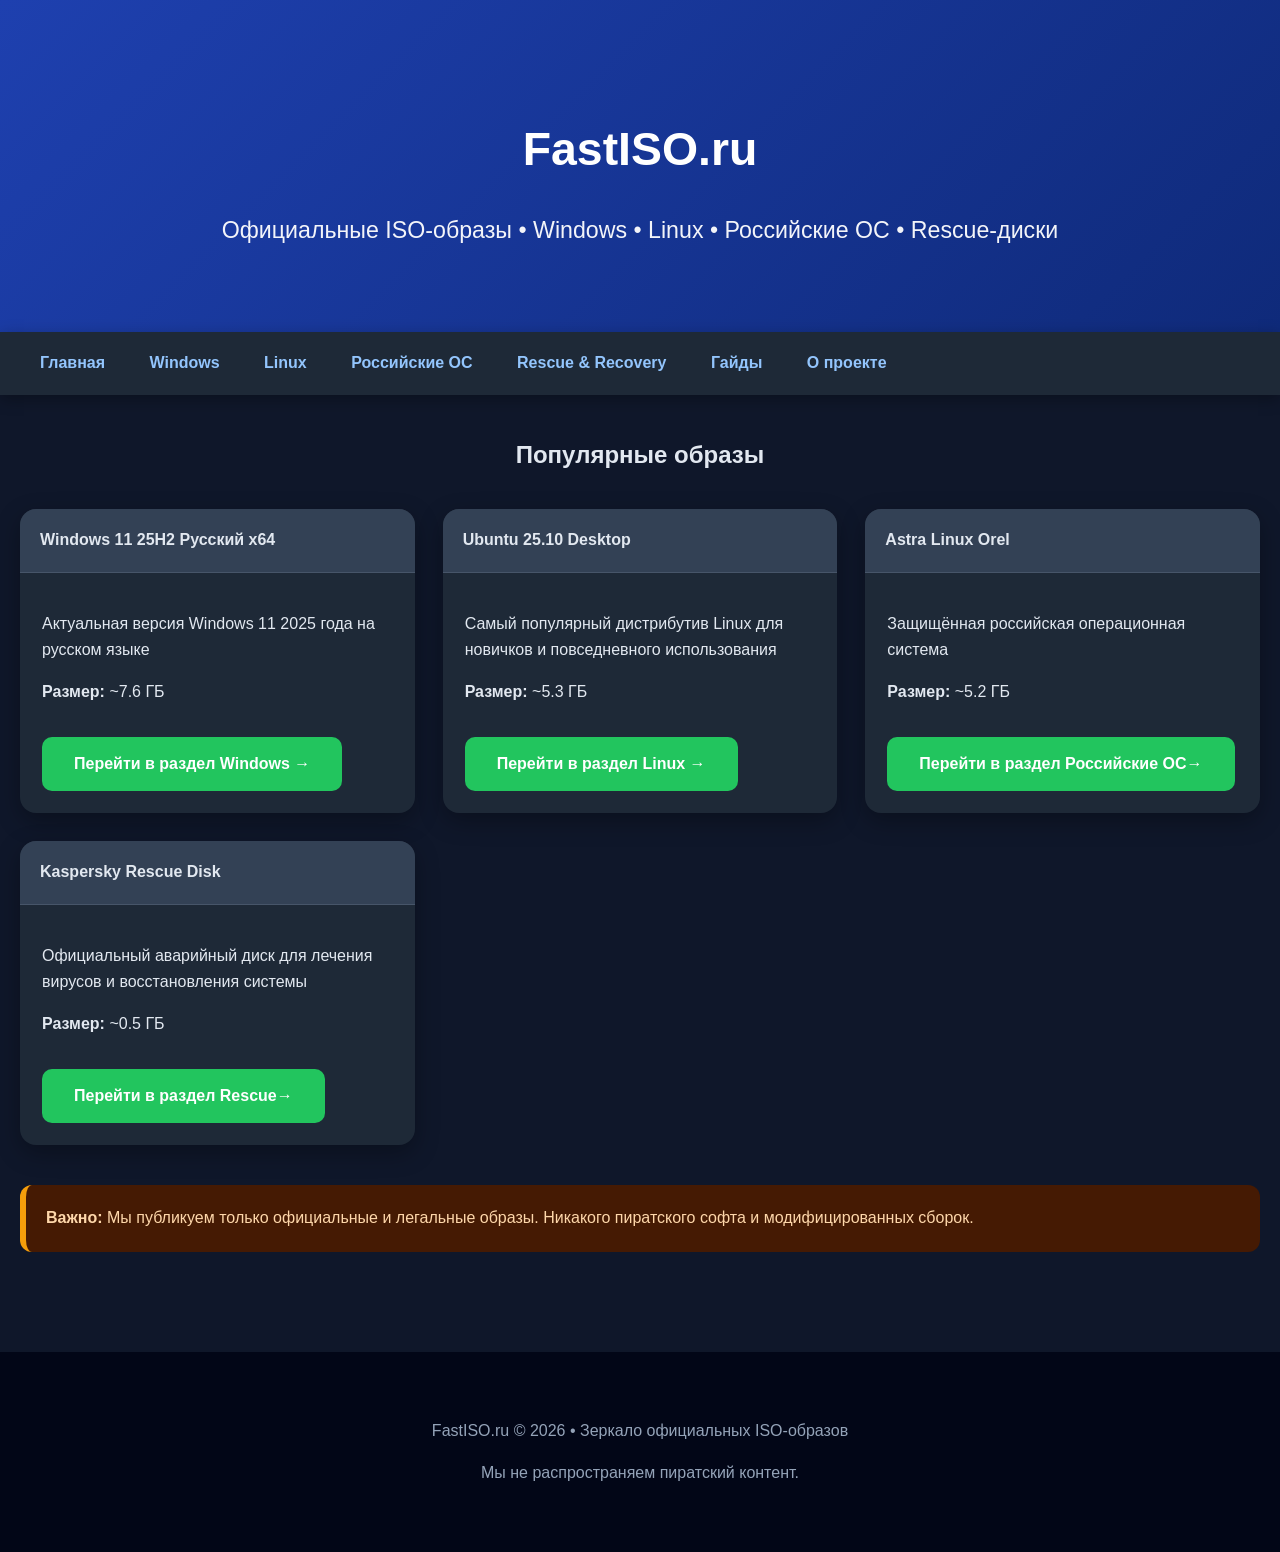
==== commit 9647a0ab: "Update index.html" ====
--- a/index.html
+++ b/index.html
@@ -3,8 +3,9 @@
 <head>
     <meta charset="UTF-8">
     <meta name="viewport" content="width=device-width, initial-scale=1.0">
-    <title>FastISO.ru — Скачать официальные ISO Windows, Linux и утилиты</title>
+    <title>FastISO.ru - Скачать официальные ISO Windows, Linux и утилиты</title>
     <meta name="description" content="Быстрое и безопасное зеркало официальных ISO-образов: Windows 11, Windows 10, Ubuntu, Debian, Astra Linux, rescue-диски. Прямые ссылки.">
+    <link rel="icon" href="favicon.ico" type="image/x-icon">
     <link rel="stylesheet" href="css/style.css">
 </head>
 
@@ -69,7 +70,7 @@
                 <div class="card-body">
                     <p>Защищённая российская операционная система</p>
                     <p><strong>Размер:</strong> ~5.2 ГБ</p>
-                    <a href="russian.html" class="download-btn">Перейти в раздел →</a>
+                    <a href="russian.html" class="download-btn">Перейти в раздел Российские ОС→</a>
                 </div>
             </div>
 
@@ -78,7 +79,7 @@
                 <div class="card-body">
                     <p>Официальный аварийный диск для лечения вирусов и восстановления системы</p>
                     <p><strong>Размер:</strong> ~0.5 ГБ</p>
-                    <a href="rescue.html" class="download-btn">Перейти в раздел →</a>
+                    <a href="rescue.html" class="download-btn">Перейти в раздел Rescue→</a>
                 </div>
             </div>
         </div>
